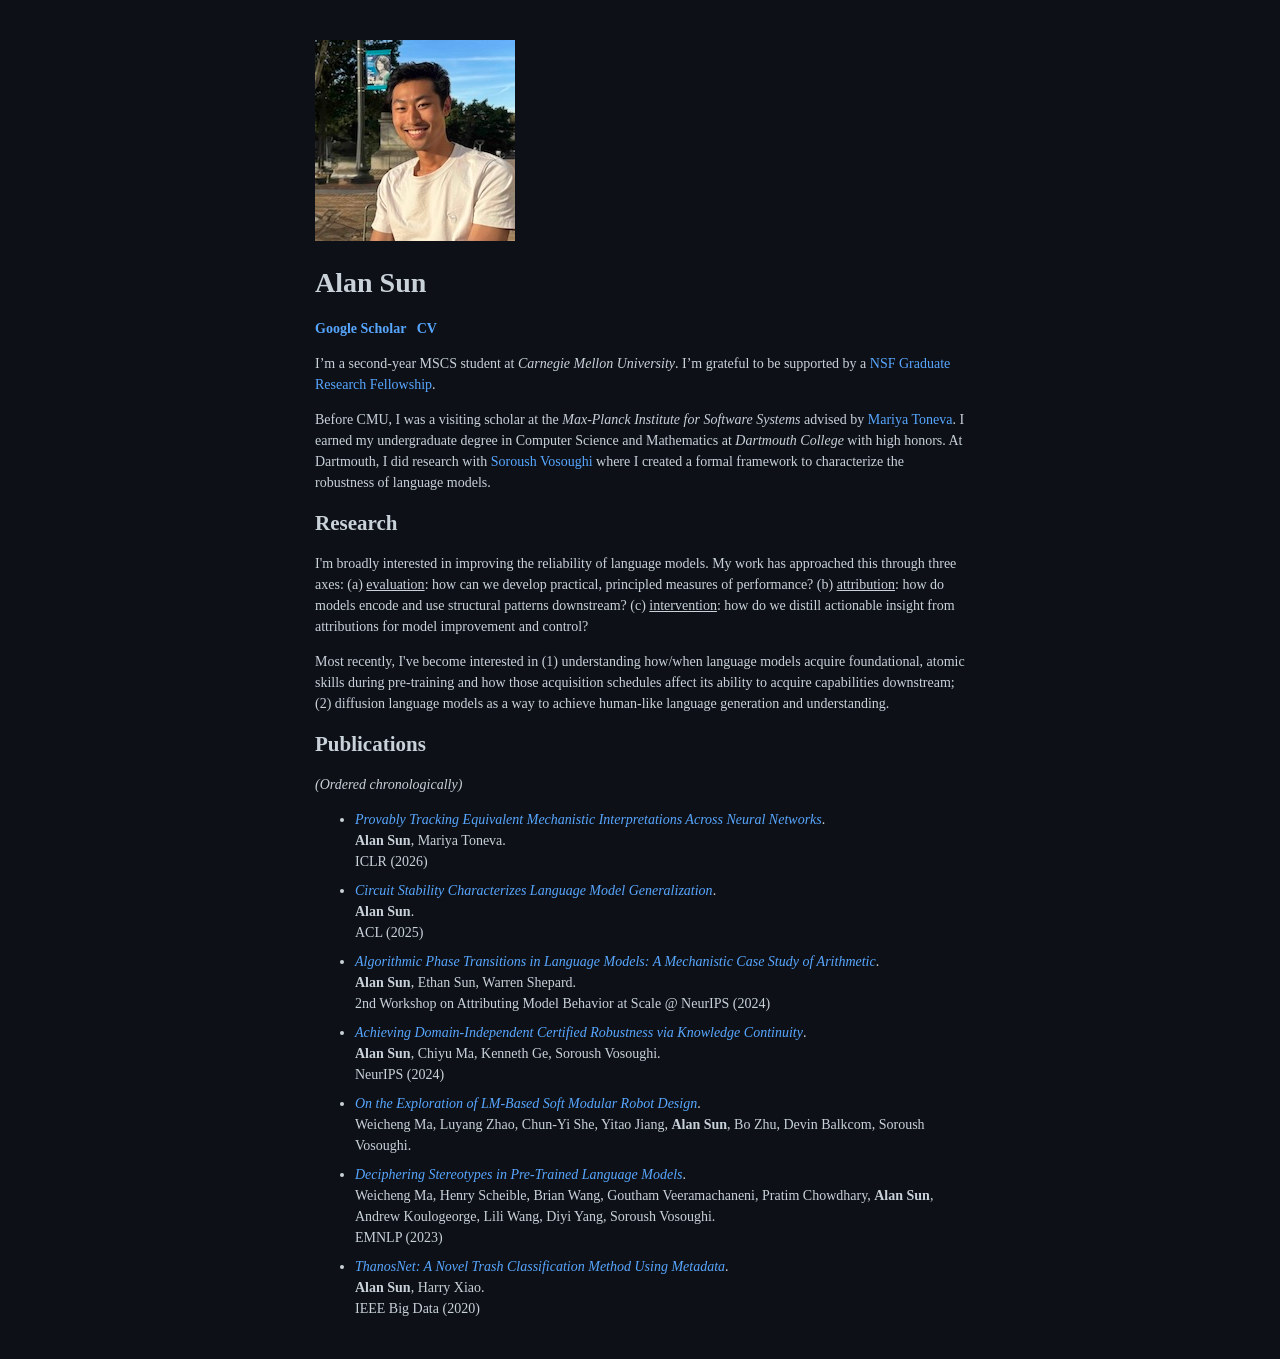
==== index.html @ 180d3044 "restructured entire website to be just plain html" ====
<!DOCTYPE html>
<html>
   <head>
      <meta charset="utf-8" />
      <meta name="viewport" content="width=device-width, initial-scale=1" />
      <title>Alan Sun</title>
      <style type="text/css">
        body {
          max-width: 650px;
          margin: 40px auto;
          padding: 0 10px;
          font: 14px/1.5 Georgia, Times New Roman, Times, serif;
          color: #444;
        }

        /* Link colors */
        a {
          color: #C41230;          /* normal */
          text-decoration: none;
        }

        h1,
        h2,
        h3 {
          line-height: 1.2;
        }

        @media (prefers-color-scheme: light) {
          body {
            color: #c9d1d9;
            background: #0d1117;
          }

          a:link {
            color: #58a6ff;
          }

          a:visited {
            color: #8e96f0;
          }
        }
        li {
          margin-bottom: 8px;
        }
      </style>
   </head>
   <body>
      <header>
         <img src="alan.jpeg" alt="Alan">
         <h1>Alan Sun</h1>
         <aside><b><a href="https://scholar.google.com/citations?user=QRJoXDQAAAAJ">Google Scholar</a>&nbsp;&nbsp;&nbsp;<a href="cv.pdf">CV</a></b></aside>
      </header>
      <p>I’m a second-year MSCS student at <i>Carnegie Mellon University</i>. I’m grateful to be supported by a <a href="https://www.nsfgrfp.org/">NSF Graduate Research Fellowship</a>.</p>
      <p>Before CMU, I was a visiting scholar at the <i>Max-Planck Institute for Software Systems</i> advised by <a href="https://mtoneva.com/">Mariya Toneva</a>. I earned my undergraduate degree in Computer Science and Mathematics at <i>Dartmouth College</i> with high honors. At Dartmouth, I did research with <a href="https://www.cs.dartmouth.edu/~soroush/">Soroush Vosoughi</a> where I created a formal framework to characterize the robustness of language models.</p>
      <h2>Research</h2>
      <p>
      I'm broadly interested in improving the reliability of language models. My work has approached this through three axes: (a) <u>evaluation</u>: how can we develop practical, principled measures of performance? (b) <u>attribution</u>: how do models encode and use structural patterns downstream? (c) <u>intervention</u>: how do we distill actionable insight from attributions for model improvement and control?
        </p>
        <p>Most recently, I've become interested in (1) understanding how/when language models acquire foundational, atomic skills during pre-training and how those acquisition schedules affect its ability to acquire capabilities downstream; (2) diffusion language models as a way to achieve human-like language generation and understanding.</p>
      <h2>Publications</h2>
      <p><i>(Ordered chronologically)</i></p>
      <ul>
          <li><i><a href="https://openreview.net/forum?id=9lycwRxAOI">Provably Tracking Equivalent Mechanistic Interpretations Across Neural Networks</a></i>.<br><b>Alan Sun</b>, Mariya Toneva.<br>ICLR (2026)</li>
          <li><i><a href="https://aclanthology.org/2025.acl-long.442/">Circuit Stability Characterizes Language Model Generalization</a></i>.<br><b>Alan Sun</b>.<br>ACL (2025)</li>
          <li><i><a href="https://arxiv.org/pdf/2412.07386">Algorithmic Phase Transitions in Language Models: A Mechanistic Case Study of Arithmetic</a></i>.<br><b>Alan Sun</b>, Ethan Sun, Warren Shepard.<br>2nd Workshop on Attributing Model Behavior at Scale @ NeurIPS (2024)</li>
          <li><i><a href="https://arxiv.org/abs/2411.01644">Achieving Domain-Independent Certified Robustness via Knowledge Continuity</a></i>.<br><b>Alan Sun</b>, Chiyu Ma, Kenneth Ge, Soroush Vosoughi.<br>NeurIPS (2024)</li>
          <li><i><a href="https://arxiv.org/abs/2411.00345?">On the Exploration of LM-Based Soft Modular Robot Design</a></i>.<br>Weicheng Ma, Luyang Zhao, Chun-Yi She, Yitao Jiang, <b>Alan Sun</b>, Bo Zhu, Devin Balkcom, Soroush Vosoughi.</li>
          <li><i><a href="https://aclanthology.org/2023.emnlp-main.697/">Deciphering Stereotypes in Pre-Trained Language Models</a></i>.<br>Weicheng Ma, Henry Scheible, Brian Wang, Goutham Veeramachaneni, Pratim Chowdhary, <b>Alan Sun</b>, Andrew Koulogeorge, Lili Wang, Diyi Yang, Soroush Vosoughi.<br>EMNLP (2023)</li>
          <li><i><a href="https://ieeexplore.ieee.org/document/9378287">ThanosNet: A Novel Trash Classification Method Using Metadata</a></i>.<br><b>Alan Sun</b>, Harry Xiao.<br>IEEE Big Data (2020)</li>
      </ul>
   </body>
</html>
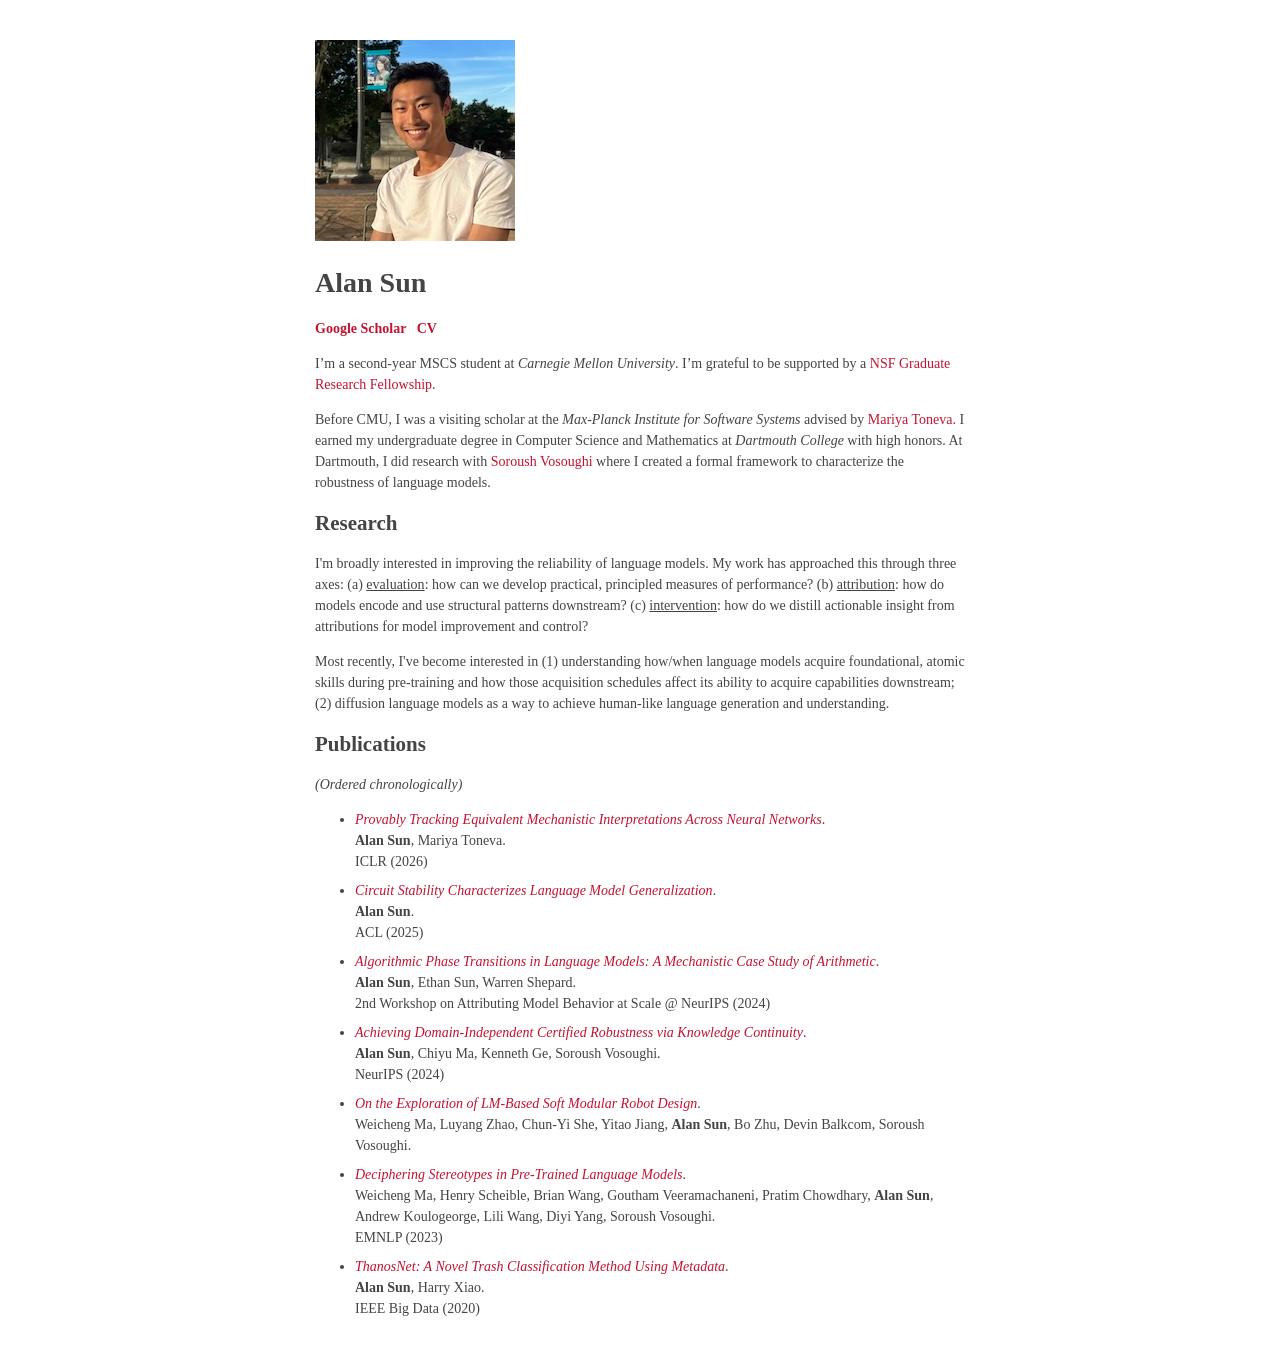
==== commit 4f9a23d9: "moved styles into separate file" ====
--- a/index.html
+++ b/index.html
@@ -4,45 +4,8 @@
       <meta charset="utf-8" />
       <meta name="viewport" content="width=device-width, initial-scale=1" />
       <title>Alan Sun</title>
-      <style type="text/css">
-        body {
-          max-width: 650px;
-          margin: 40px auto;
-          padding: 0 10px;
-          font: 14px/1.5 Georgia, Times New Roman, Times, serif;
-          color: #444;
-        }
-
-        /* Link colors */
-        a {
-          color: #C41230;          /* normal */
-          text-decoration: none;
-        }
-
-        h1,
-        h2,
-        h3 {
-          line-height: 1.2;
-        }
-
-        @media (prefers-color-scheme: light) {
-          body {
-            color: #c9d1d9;
-            background: #0d1117;
-          }
-
-          a:link {
-            color: #58a6ff;
-          }
-
-          a:visited {
-            color: #8e96f0;
-          }
-        }
-        li {
-          margin-bottom: 8px;
-        }
-      </style>
+      <link rel="stylesheet" href="styles.css">
+      <!-- <script src="https://cdn.jsdelivr.net/npm/mathjax@3/es5/tex-chtml.js"></script> -->
    </head>
    <body>
       <header>
--- a/styles.css
+++ b/styles.css
@@ -0,0 +1,23 @@
+body {
+  max-width: 650px;
+  margin: 40px auto;
+  padding: 0 10px;
+  font: 14px/1.5 Georgia, Times New Roman, Times, serif;
+  color: #444;
+}
+
+a {
+  color: #C41230;
+  text-decoration: none;
+}
+
+h1,
+h2,
+h3 {
+  line-height: 1.2;
+}
+
+
+li {
+  margin-bottom: 8px;
+}
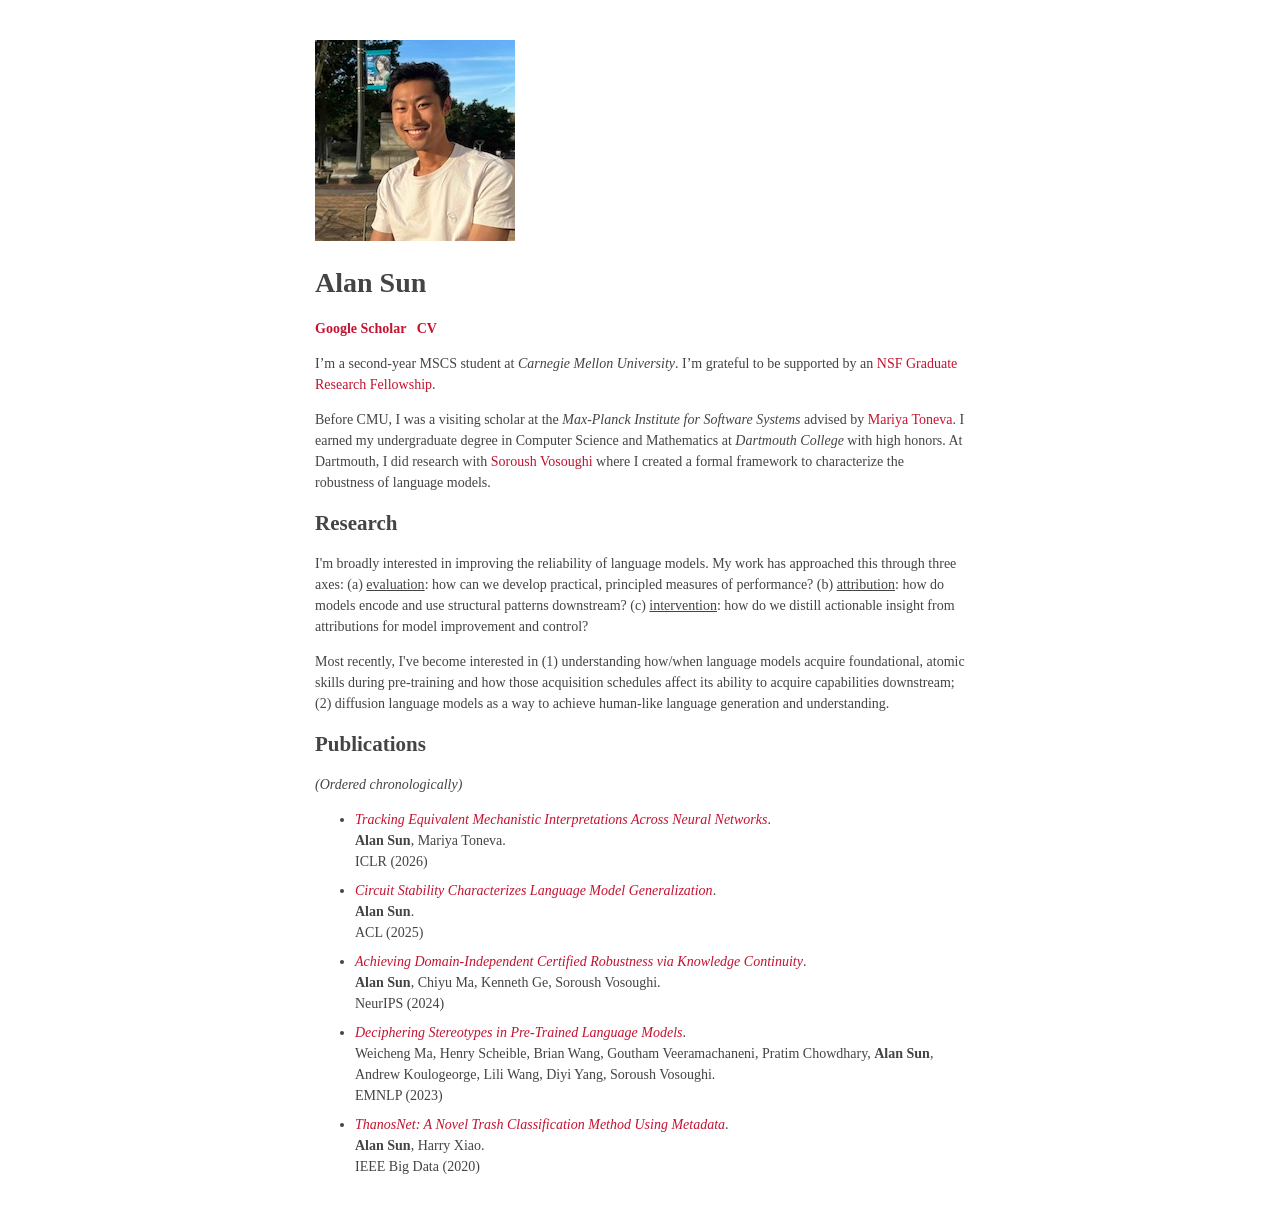
==== commit 16ee513d: "updated publications" ====
--- a/index.html
+++ b/index.html
@@ -13,7 +13,7 @@
          <h1>Alan Sun</h1>
          <aside><b><a href="https://scholar.google.com/citations?user=QRJoXDQAAAAJ">Google Scholar</a>&nbsp;&nbsp;&nbsp;<a href="cv.pdf">CV</a></b></aside>
       </header>
-      <p>I’m a second-year MSCS student at <i>Carnegie Mellon University</i>. I’m grateful to be supported by a <a href="https://www.nsfgrfp.org/">NSF Graduate Research Fellowship</a>.</p>
+      <p>I’m a second-year MSCS student at <i>Carnegie Mellon University</i>. I’m grateful to be supported by an <a href="https://www.nsfgrfp.org/">NSF Graduate Research Fellowship</a>.</p>
       <p>Before CMU, I was a visiting scholar at the <i>Max-Planck Institute for Software Systems</i> advised by <a href="https://mtoneva.com/">Mariya Toneva</a>. I earned my undergraduate degree in Computer Science and Mathematics at <i>Dartmouth College</i> with high honors. At Dartmouth, I did research with <a href="https://www.cs.dartmouth.edu/~soroush/">Soroush Vosoughi</a> where I created a formal framework to characterize the robustness of language models.</p>
       <h2>Research</h2>
       <p>
@@ -23,11 +23,9 @@
       <h2>Publications</h2>
       <p><i>(Ordered chronologically)</i></p>
       <ul>
-          <li><i><a href="https://openreview.net/forum?id=9lycwRxAOI">Provably Tracking Equivalent Mechanistic Interpretations Across Neural Networks</a></i>.<br><b>Alan Sun</b>, Mariya Toneva.<br>ICLR (2026)</li>
+          <li><i><a href="https://openreview.net/forum?id=9lycwRxAOI">Tracking Equivalent Mechanistic Interpretations Across Neural Networks</a></i>.<br><b>Alan Sun</b>, Mariya Toneva.<br>ICLR (2026)</li>
           <li><i><a href="https://aclanthology.org/2025.acl-long.442/">Circuit Stability Characterizes Language Model Generalization</a></i>.<br><b>Alan Sun</b>.<br>ACL (2025)</li>
-          <li><i><a href="https://arxiv.org/pdf/2412.07386">Algorithmic Phase Transitions in Language Models: A Mechanistic Case Study of Arithmetic</a></i>.<br><b>Alan Sun</b>, Ethan Sun, Warren Shepard.<br>2nd Workshop on Attributing Model Behavior at Scale @ NeurIPS (2024)</li>
           <li><i><a href="https://arxiv.org/abs/2411.01644">Achieving Domain-Independent Certified Robustness via Knowledge Continuity</a></i>.<br><b>Alan Sun</b>, Chiyu Ma, Kenneth Ge, Soroush Vosoughi.<br>NeurIPS (2024)</li>
-          <li><i><a href="https://arxiv.org/abs/2411.00345?">On the Exploration of LM-Based Soft Modular Robot Design</a></i>.<br>Weicheng Ma, Luyang Zhao, Chun-Yi She, Yitao Jiang, <b>Alan Sun</b>, Bo Zhu, Devin Balkcom, Soroush Vosoughi.</li>
           <li><i><a href="https://aclanthology.org/2023.emnlp-main.697/">Deciphering Stereotypes in Pre-Trained Language Models</a></i>.<br>Weicheng Ma, Henry Scheible, Brian Wang, Goutham Veeramachaneni, Pratim Chowdhary, <b>Alan Sun</b>, Andrew Koulogeorge, Lili Wang, Diyi Yang, Soroush Vosoughi.<br>EMNLP (2023)</li>
           <li><i><a href="https://ieeexplore.ieee.org/document/9378287">ThanosNet: A Novel Trash Classification Method Using Metadata</a></i>.<br><b>Alan Sun</b>, Harry Xiao.<br>IEEE Big Data (2020)</li>
       </ul>
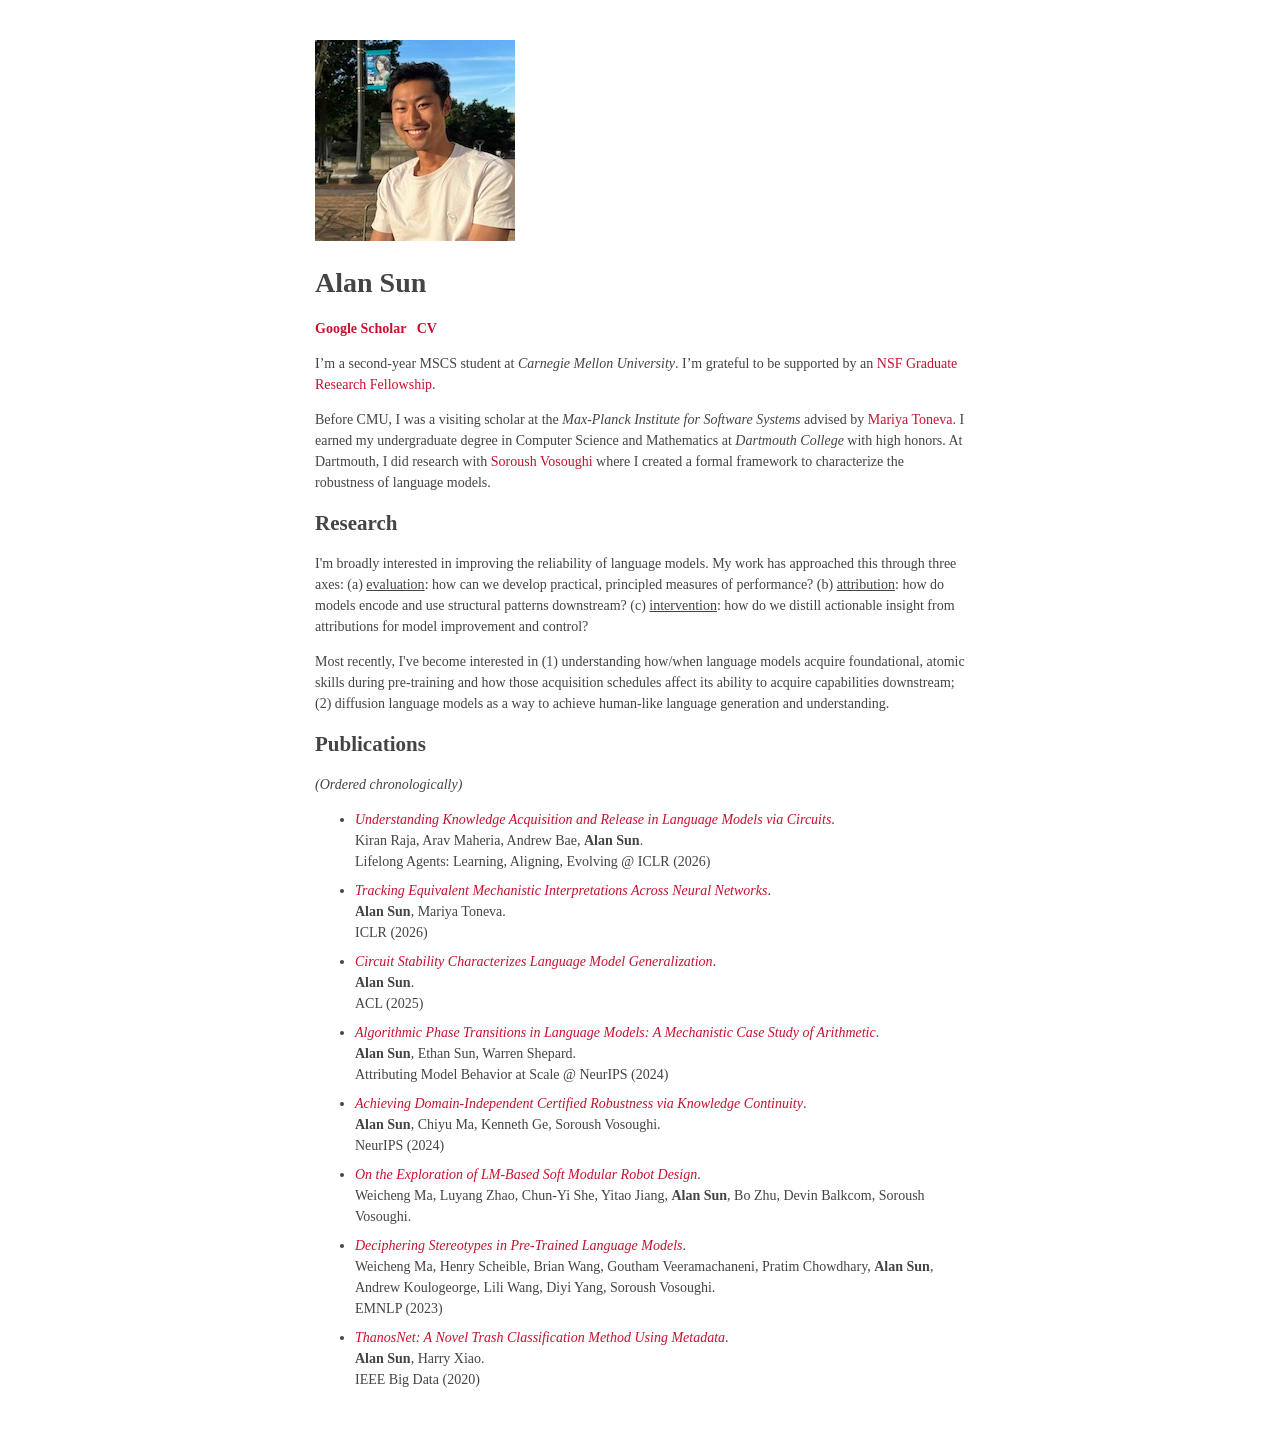
==== commit 20b7dfe0: "updated publications" ====
--- a/index.html
+++ b/index.html
@@ -23,9 +23,12 @@
       <h2>Publications</h2>
       <p><i>(Ordered chronologically)</i></p>
       <ul>
+         <li><i><a href="https://openreview.net/forum?id=MYgw7DBJye">Understanding Knowledge Acquisition and Release in Language Models via Circuits</a></i>.<br>Kiran Raja, Arav Maheria, Andrew Bae, <b>Alan Sun</b>.<br>Lifelong Agents: Learning, Aligning, Evolving @ ICLR (2026)</li>
           <li><i><a href="https://openreview.net/forum?id=9lycwRxAOI">Tracking Equivalent Mechanistic Interpretations Across Neural Networks</a></i>.<br><b>Alan Sun</b>, Mariya Toneva.<br>ICLR (2026)</li>
           <li><i><a href="https://aclanthology.org/2025.acl-long.442/">Circuit Stability Characterizes Language Model Generalization</a></i>.<br><b>Alan Sun</b>.<br>ACL (2025)</li>
+          <li><i><a href="https://arxiv.org/pdf/2412.07386">Algorithmic Phase Transitions in Language Models: A Mechanistic Case Study of Arithmetic</a></i>.<br><b>Alan Sun</b>, Ethan Sun, Warren Shepard.<br>Attributing Model Behavior at Scale @ NeurIPS (2024)</li>
           <li><i><a href="https://arxiv.org/abs/2411.01644">Achieving Domain-Independent Certified Robustness via Knowledge Continuity</a></i>.<br><b>Alan Sun</b>, Chiyu Ma, Kenneth Ge, Soroush Vosoughi.<br>NeurIPS (2024)</li>
+          <li><i><a href="https://arxiv.org/abs/2411.00345?">On the Exploration of LM-Based Soft Modular Robot Design</a></i>.<br>Weicheng Ma, Luyang Zhao, Chun-Yi She, Yitao Jiang, <b>Alan Sun</b>, Bo Zhu, Devin Balkcom, Soroush Vosoughi.</li>
           <li><i><a href="https://aclanthology.org/2023.emnlp-main.697/">Deciphering Stereotypes in Pre-Trained Language Models</a></i>.<br>Weicheng Ma, Henry Scheible, Brian Wang, Goutham Veeramachaneni, Pratim Chowdhary, <b>Alan Sun</b>, Andrew Koulogeorge, Lili Wang, Diyi Yang, Soroush Vosoughi.<br>EMNLP (2023)</li>
           <li><i><a href="https://ieeexplore.ieee.org/document/9378287">ThanosNet: A Novel Trash Classification Method Using Metadata</a></i>.<br><b>Alan Sun</b>, Harry Xiao.<br>IEEE Big Data (2020)</li>
       </ul>
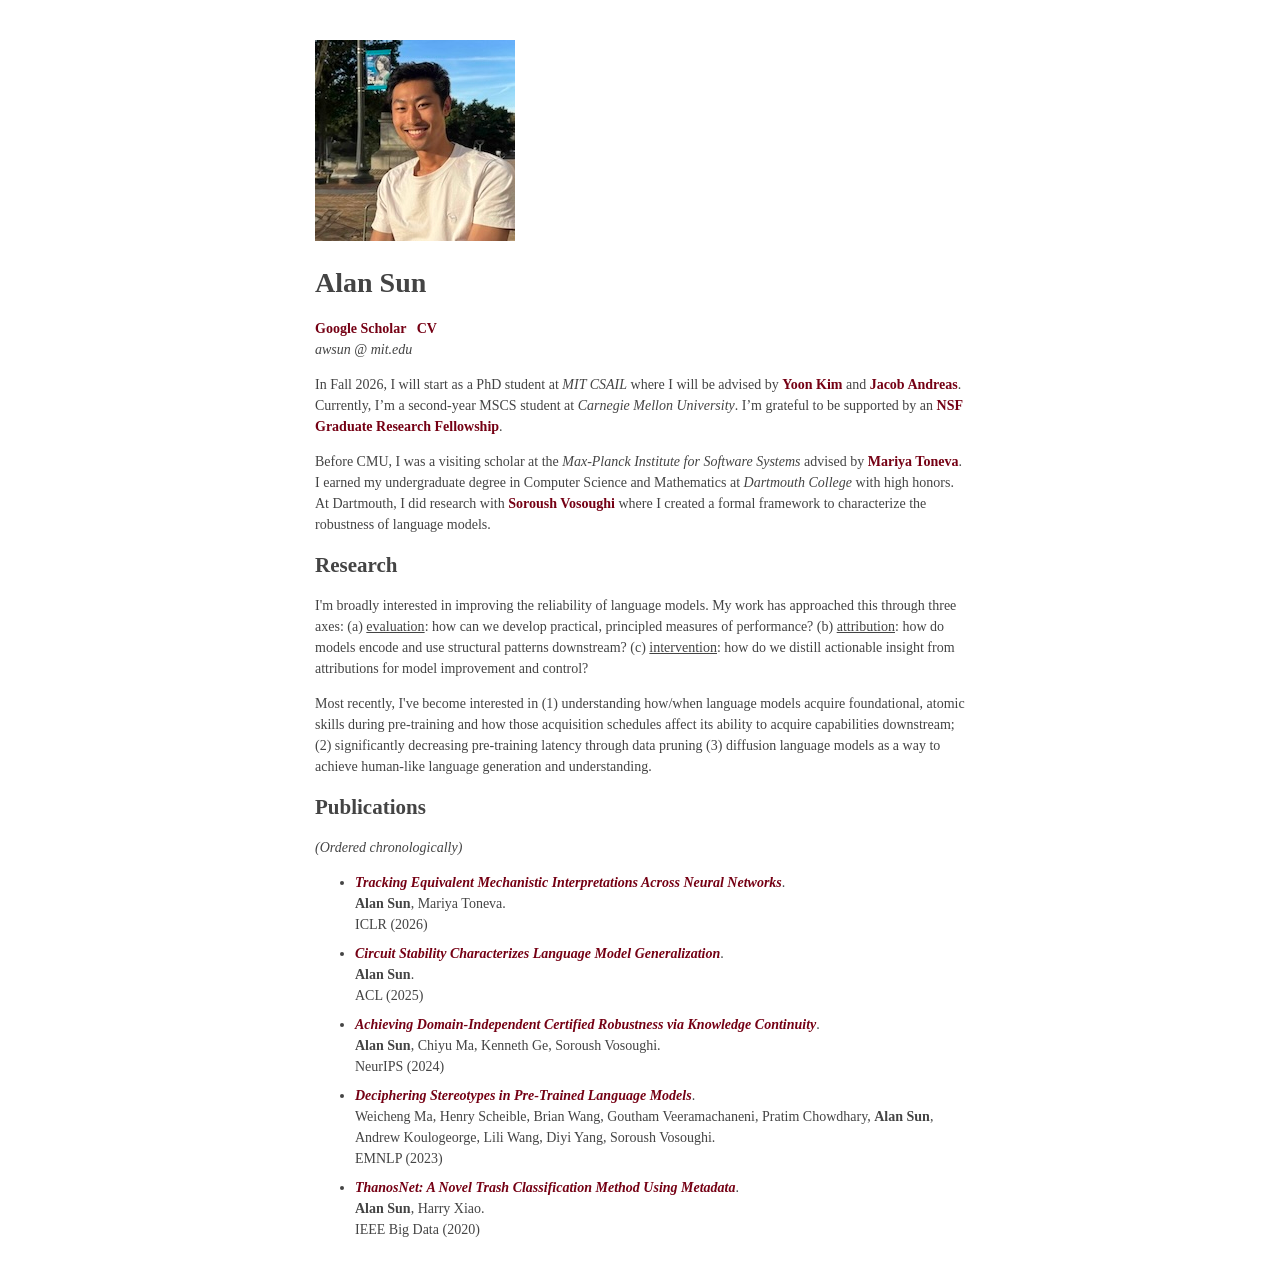
==== commit e4e4dd45: "phd update" ====
--- a/index.html
+++ b/index.html
@@ -11,24 +11,23 @@
       <header>
          <img src="alan.jpeg" alt="Alan">
          <h1>Alan Sun</h1>
-         <aside><b><a href="https://scholar.google.com/citations?user=QRJoXDQAAAAJ">Google Scholar</a>&nbsp;&nbsp;&nbsp;<a href="cv.pdf">CV</a></b></aside>
+         <aside><b><a href="https://scholar.google.com/citations?user=QRJoXDQAAAAJ">Google Scholar</a>&nbsp;&nbsp;&nbsp;<a href="cv.pdf">CV</a></b>&nbsp;&nbsp;&nbsp;</aside>
+         <i>awsun @ mit.edu</i>
       </header>
-      <p>I’m a second-year MSCS student at <i>Carnegie Mellon University</i>. I’m grateful to be supported by an <a href="https://www.nsfgrfp.org/">NSF Graduate Research Fellowship</a>.</p>
+      <p>
+      In Fall 2026, I will start as a PhD student at <i>MIT CSAIL</i> where I will be advised by <a href="https://people.csail.mit.edu/yoonkim/">Yoon Kim</a> and <a href="https://www.mit.edu/~jda/">Jacob Andreas</a>. Currently, I’m a second-year MSCS student at <i>Carnegie Mellon University</i>. I’m grateful to be supported by an <a href="https://www.nsfgrfp.org/">NSF Graduate Research Fellowship</a>.</p>
       <p>Before CMU, I was a visiting scholar at the <i>Max-Planck Institute for Software Systems</i> advised by <a href="https://mtoneva.com/">Mariya Toneva</a>. I earned my undergraduate degree in Computer Science and Mathematics at <i>Dartmouth College</i> with high honors. At Dartmouth, I did research with <a href="https://www.cs.dartmouth.edu/~soroush/">Soroush Vosoughi</a> where I created a formal framework to characterize the robustness of language models.</p>
       <h2>Research</h2>
       <p>
       I'm broadly interested in improving the reliability of language models. My work has approached this through three axes: (a) <u>evaluation</u>: how can we develop practical, principled measures of performance? (b) <u>attribution</u>: how do models encode and use structural patterns downstream? (c) <u>intervention</u>: how do we distill actionable insight from attributions for model improvement and control?
-        </p>
-        <p>Most recently, I've become interested in (1) understanding how/when language models acquire foundational, atomic skills during pre-training and how those acquisition schedules affect its ability to acquire capabilities downstream; (2) diffusion language models as a way to achieve human-like language generation and understanding.</p>
+     </p>
+     <p>Most recently, I've become interested in (1) understanding how/when language models acquire foundational, atomic skills during pre-training and how those acquisition schedules affect its ability to acquire capabilities downstream; (2) significantly decreasing pre-training latency through data pruning (3) diffusion language models as a way to achieve human-like language generation and understanding.</p>
       <h2>Publications</h2>
       <p><i>(Ordered chronologically)</i></p>
       <ul>
-         <li><i><a href="https://openreview.net/forum?id=MYgw7DBJye">Understanding Knowledge Acquisition and Release in Language Models via Circuits</a></i>.<br>Kiran Raja, Arav Maheria, Andrew Bae, <b>Alan Sun</b>.<br>Lifelong Agents: Learning, Aligning, Evolving @ ICLR (2026)</li>
           <li><i><a href="https://openreview.net/forum?id=9lycwRxAOI">Tracking Equivalent Mechanistic Interpretations Across Neural Networks</a></i>.<br><b>Alan Sun</b>, Mariya Toneva.<br>ICLR (2026)</li>
           <li><i><a href="https://aclanthology.org/2025.acl-long.442/">Circuit Stability Characterizes Language Model Generalization</a></i>.<br><b>Alan Sun</b>.<br>ACL (2025)</li>
-          <li><i><a href="https://arxiv.org/pdf/2412.07386">Algorithmic Phase Transitions in Language Models: A Mechanistic Case Study of Arithmetic</a></i>.<br><b>Alan Sun</b>, Ethan Sun, Warren Shepard.<br>Attributing Model Behavior at Scale @ NeurIPS (2024)</li>
           <li><i><a href="https://arxiv.org/abs/2411.01644">Achieving Domain-Independent Certified Robustness via Knowledge Continuity</a></i>.<br><b>Alan Sun</b>, Chiyu Ma, Kenneth Ge, Soroush Vosoughi.<br>NeurIPS (2024)</li>
-          <li><i><a href="https://arxiv.org/abs/2411.00345?">On the Exploration of LM-Based Soft Modular Robot Design</a></i>.<br>Weicheng Ma, Luyang Zhao, Chun-Yi She, Yitao Jiang, <b>Alan Sun</b>, Bo Zhu, Devin Balkcom, Soroush Vosoughi.</li>
           <li><i><a href="https://aclanthology.org/2023.emnlp-main.697/">Deciphering Stereotypes in Pre-Trained Language Models</a></i>.<br>Weicheng Ma, Henry Scheible, Brian Wang, Goutham Veeramachaneni, Pratim Chowdhary, <b>Alan Sun</b>, Andrew Koulogeorge, Lili Wang, Diyi Yang, Soroush Vosoughi.<br>EMNLP (2023)</li>
           <li><i><a href="https://ieeexplore.ieee.org/document/9378287">ThanosNet: A Novel Trash Classification Method Using Metadata</a></i>.<br><b>Alan Sun</b>, Harry Xiao.<br>IEEE Big Data (2020)</li>
       </ul>
--- a/styles.css
+++ b/styles.css
@@ -1,13 +1,55 @@
+@charset "UTF-8";
+
+/* Import ET Book styles
+   adapted from https://github.com/edwardtufte/et-book/blob/gh-pages/et-book.css */
+
+@font-face {
+    font-family: "et-book";
+    src: url("et-book/et-book-roman-line-figures/et-book-roman-line-figures.eot");
+    src: url("et-book/et-book-roman-line-figures/et-book-roman-line-figures.eot?#iefix") format("embedded-opentype"), url("et-book/et-book-roman-line-figures/et-book-roman-line-figures.woff") format("woff"), url("et-book/et-book-roman-line-figures/et-book-roman-line-figures.ttf") format("truetype"), url("et-book/et-book-roman-line-figures/et-book-roman-line-figures.svg#etbookromanosf") format("svg");
+    font-weight: normal;
+    font-style: normal;
+    font-display: swap;
+}
+
+@font-face {
+    font-family: "et-book";
+    src: url("et-book/et-book-display-italic-old-style-figures/et-book-display-italic-old-style-figures.eot");
+    src: url("et-book/et-book-display-italic-old-style-figures/et-book-display-italic-old-style-figures.eot?#iefix") format("embedded-opentype"), url("et-book/et-book-display-italic-old-style-figures/et-book-display-italic-old-style-figures.woff") format("woff"), url("et-book/et-book-display-italic-old-style-figures/et-book-display-italic-old-style-figures.ttf") format("truetype"), url("et-book/et-book-display-italic-old-style-figures/et-book-display-italic-old-style-figures.svg#etbookromanosf") format("svg");
+    font-weight: normal;
+    font-style: italic;
+    font-display: swap;
+}
+
+@font-face {
+    font-family: "et-book";
+    src: url("et-book/et-book-bold-line-figures/et-book-bold-line-figures.eot");
+    src: url("et-book/et-book-bold-line-figures/et-book-bold-line-figures.eot?#iefix") format("embedded-opentype"), url("et-book/et-book-bold-line-figures/et-book-bold-line-figures.woff") format("woff"), url("et-book/et-book-bold-line-figures/et-book-bold-line-figures.ttf") format("truetype"), url("et-book/et-book-bold-line-figures/et-book-bold-line-figures.svg#etbookromanosf") format("svg");
+    font-weight: bold;
+    font-style: normal;
+    font-display: swap;
+}
+
+@font-face {
+    font-family: "et-book-roman-old-style";
+    src: url("et-book/et-book-roman-old-style-figures/et-book-roman-old-style-figures.eot");
+    src: url("et-book/et-book-roman-old-style-figures/et-book-roman-old-style-figures.eot?#iefix") format("embedded-opentype"), url("et-book/et-book-roman-old-style-figures/et-book-roman-old-style-figures.woff") format("woff"), url("et-book/et-book-roman-old-style-figures/et-book-roman-old-style-figures.ttf") format("truetype"), url("et-book/et-book-roman-old-style-figures/et-book-roman-old-style-figures.svg#etbookromanosf") format("svg");
+    font-weight: normal;
+    font-style: normal;
+    font-display: swap;
+}
+
 body {
   max-width: 650px;
   margin: 40px auto;
   padding: 0 10px;
-  font: 14px/1.5 Georgia, Times New Roman, Times, serif;
+  font: 14px/1.5 et-book, Palatino, "Palatino Linotype", "Palatino LT STD", "Book Antiqua", Georgia, serif;
   color: #444;
 }
 
 a {
-  color: #C41230;
+  font-weight: bold;
+  color: #750014;
   text-decoration: none;
 }
 
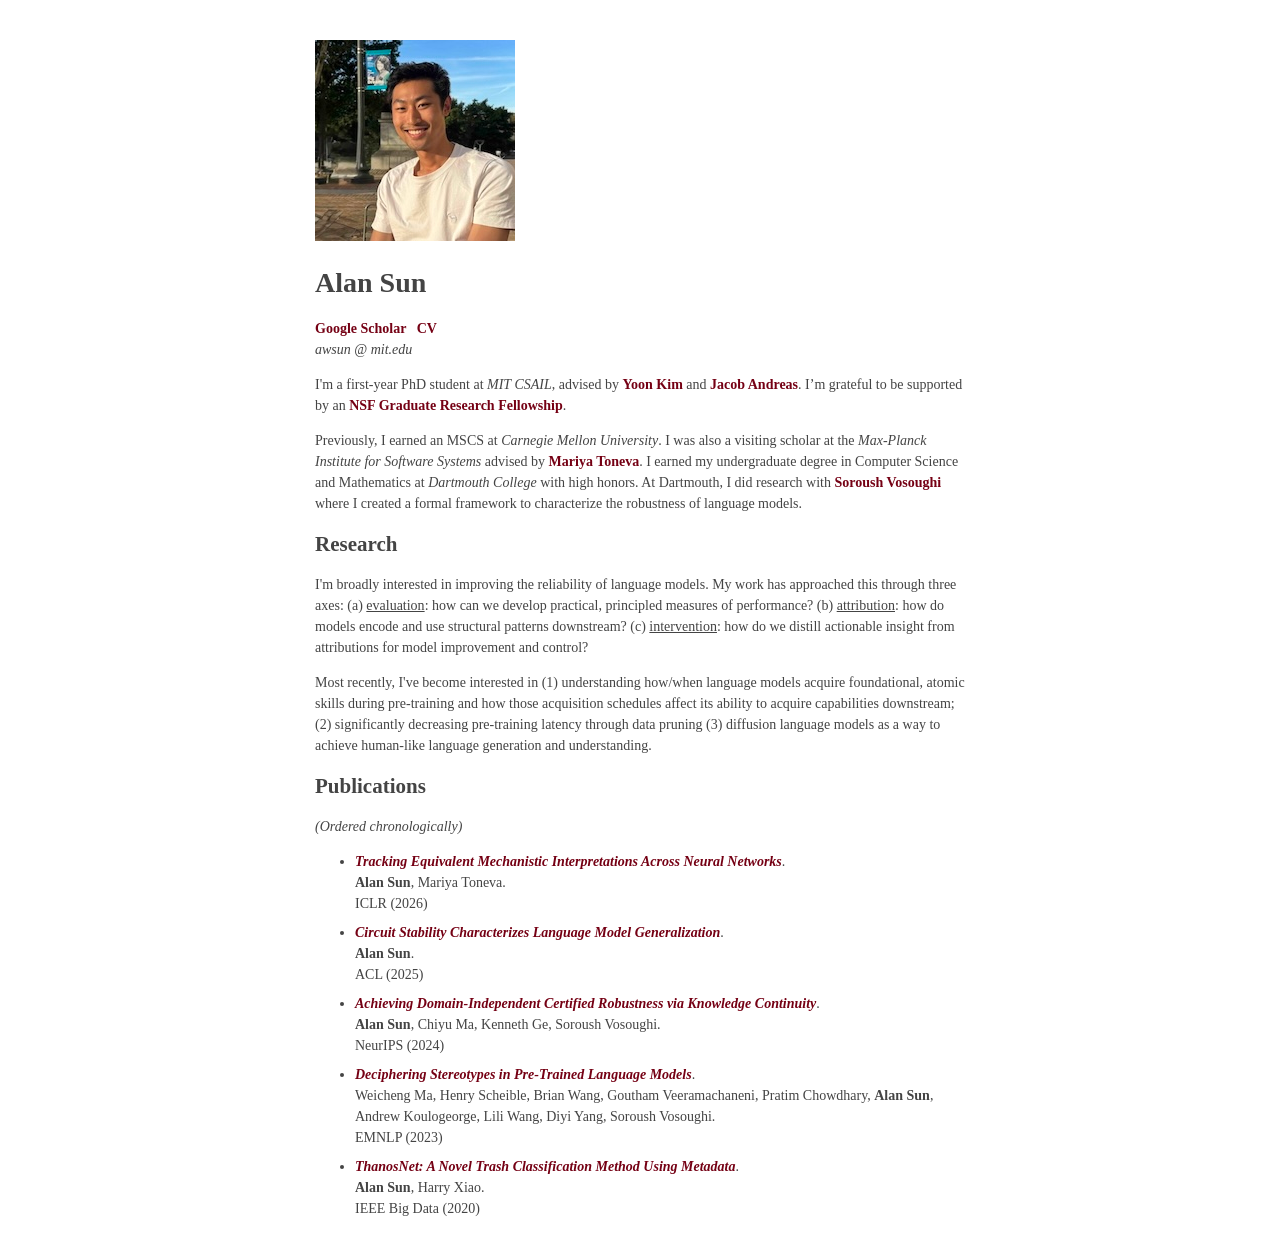
==== commit 026f3a90: "fall update" ====
--- a/index.html
+++ b/index.html
@@ -15,8 +15,9 @@
          <i>awsun @ mit.edu</i>
       </header>
       <p>
-      In Fall 2026, I will start as a PhD student at <i>MIT CSAIL</i> where I will be advised by <a href="https://people.csail.mit.edu/yoonkim/">Yoon Kim</a> and <a href="https://www.mit.edu/~jda/">Jacob Andreas</a>. Currently, I’m a second-year MSCS student at <i>Carnegie Mellon University</i>. I’m grateful to be supported by an <a href="https://www.nsfgrfp.org/">NSF Graduate Research Fellowship</a>.</p>
-      <p>Before CMU, I was a visiting scholar at the <i>Max-Planck Institute for Software Systems</i> advised by <a href="https://mtoneva.com/">Mariya Toneva</a>. I earned my undergraduate degree in Computer Science and Mathematics at <i>Dartmouth College</i> with high honors. At Dartmouth, I did research with <a href="https://www.cs.dartmouth.edu/~soroush/">Soroush Vosoughi</a> where I created a formal framework to characterize the robustness of language models.</p>
+      I'm a first-year PhD student at <i>MIT CSAIL</i>, advised by <a href="https://people.csail.mit.edu/yoonkim/">Yoon Kim</a> and <a href="https://www.mit.edu/~jda/">Jacob Andreas</a>. I’m grateful to be supported by an <a href="https://www.nsfgrfp.org/">NSF Graduate Research Fellowship</a>.</p> 
+
+      <p>Previously, I earned an MSCS at <i>Carnegie Mellon University</i>. I was also a visiting scholar at the <i>Max-Planck Institute for Software Systems</i> advised by <a href="https://mtoneva.com/">Mariya Toneva</a>. I earned my undergraduate degree in Computer Science and Mathematics at <i>Dartmouth College</i> with high honors. At Dartmouth, I did research with <a href="https://www.cs.dartmouth.edu/~soroush/">Soroush Vosoughi</a> where I created a formal framework to characterize the robustness of language models.</p>
       <h2>Research</h2>
       <p>
       I'm broadly interested in improving the reliability of language models. My work has approached this through three axes: (a) <u>evaluation</u>: how can we develop practical, principled measures of performance? (b) <u>attribution</u>: how do models encode and use structural patterns downstream? (c) <u>intervention</u>: how do we distill actionable insight from attributions for model improvement and control?
